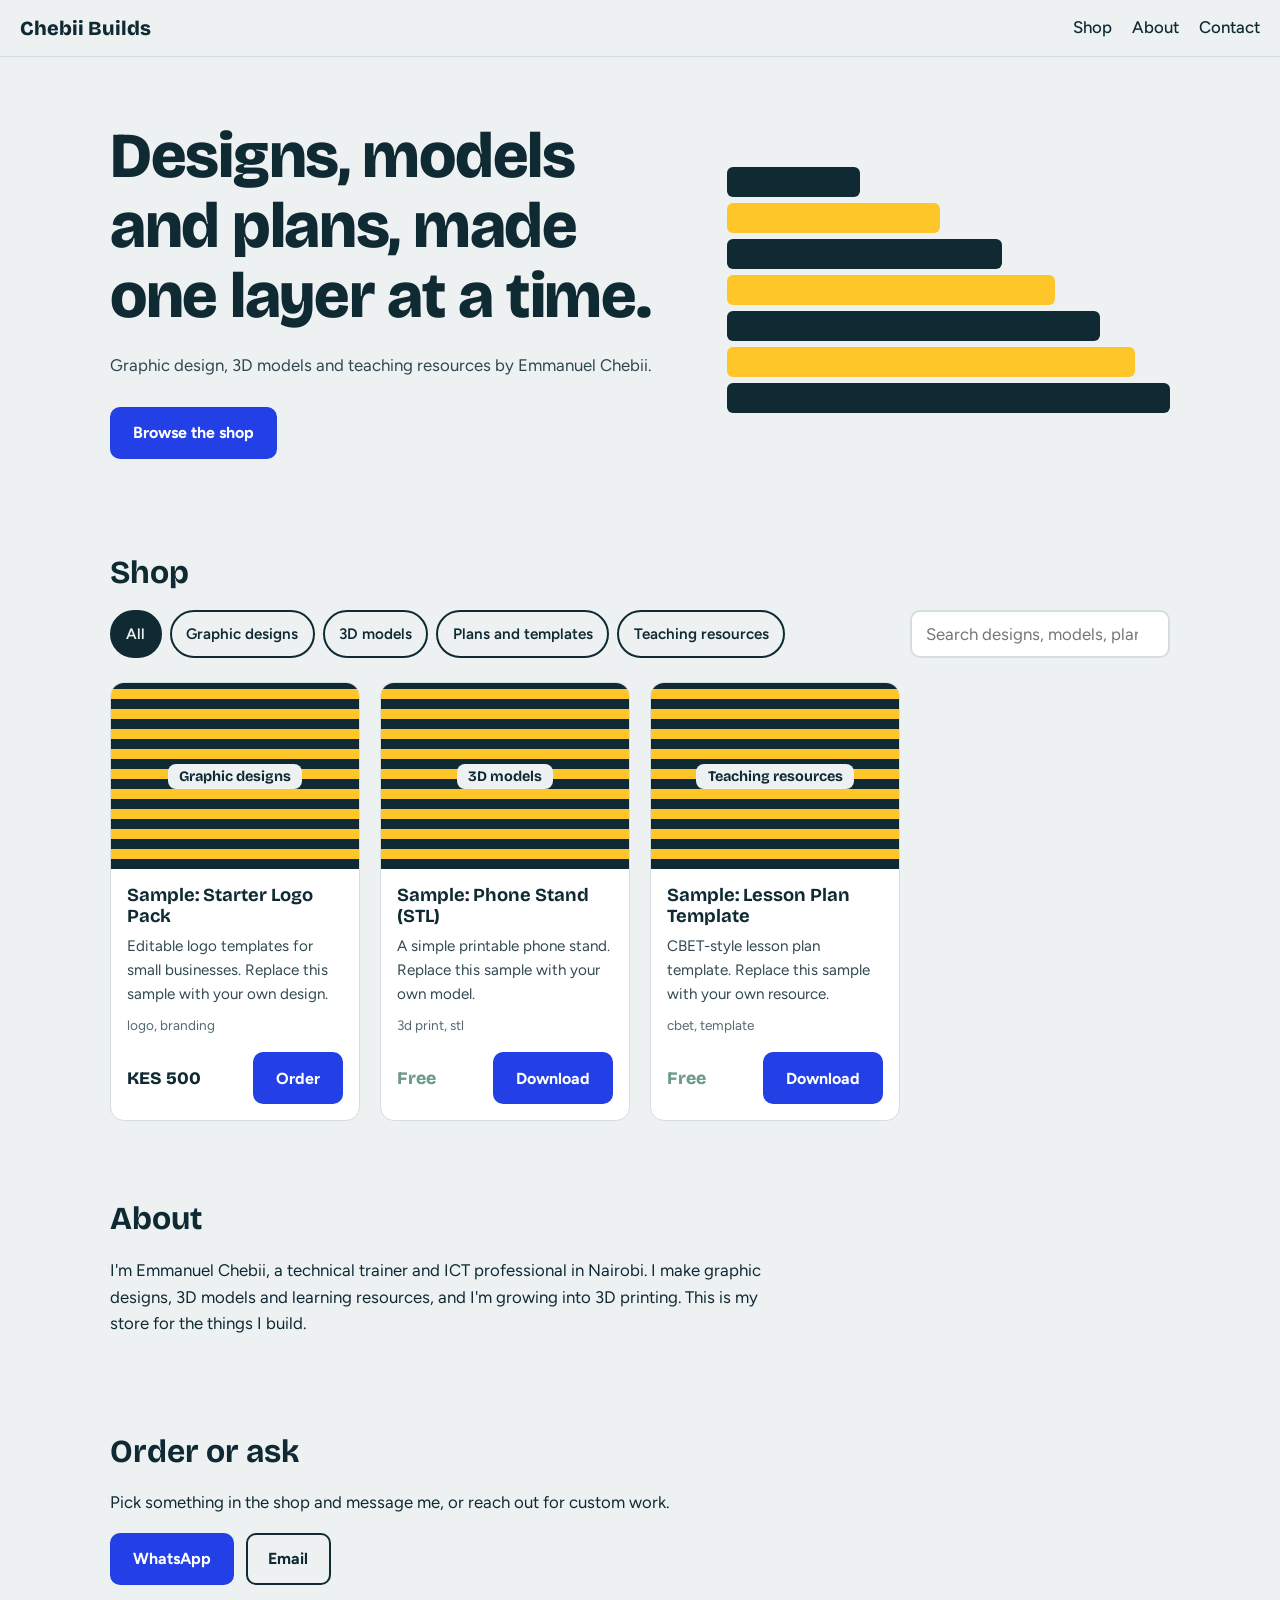
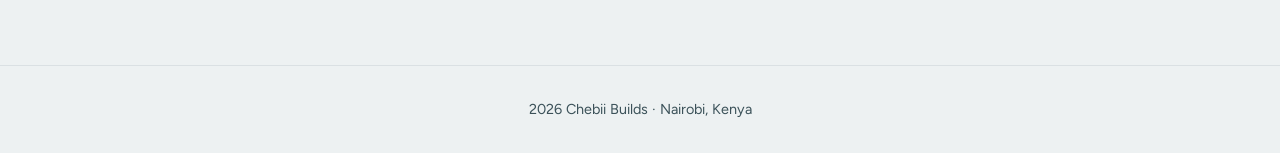
==== index.html @ d8983c80 "Add files via upload" ====
<!DOCTYPE html>
<html lang="en">
<head>
<meta charset="utf-8">
<meta name="viewport" content="width=device-width, initial-scale=1">
<title>Chebii Builds — designs, 3D models and plans</title>
<meta name="description" content="Graphic designs, 3D models, printable plans and teaching resources by Emmanuel Chebii.">
<link rel="icon" href="data:image/svg+xml,<svg xmlns='http://www.w3.org/2000/svg' viewBox='0 0 100 100'><rect width='100' height='100' rx='18' fill='%230F2A33'/><path d='M22 66h56M22 50h56M22 34h56' stroke='%23FFC629' stroke-width='8' stroke-linecap='round'/></svg>">
<link rel="preconnect" href="https://fonts.googleapis.com">
<link rel="preconnect" href="https://fonts.gstatic.com" crossorigin>
<link href="https://fonts.googleapis.com/css2?family=Bricolage+Grotesque:opsz,wght@12..96,600;12..96,800&family=Figtree:wght@400;500;700&display=swap" rel="stylesheet">
<link rel="stylesheet" href="assets/css/style.css">
</head>
<body>
<header class="top">
  <a class="brand" href="#top" id="brand">Chebii Builds</a>
  <nav>
    <a href="#shop">Shop</a>
    <a href="#about">About</a>
    <a href="#contact">Contact</a>
  </nav>
</header>

<main id="top">
  <section class="hero">
    <div class="hero-text">
      <h1>Designs, models and plans, made one layer at a time.</h1>
      <p id="tagline">Graphic design, 3D models and teaching resources by Emmanuel Chebii.</p>
      <a class="btn" href="#shop">Browse the shop</a>
    </div>
    <div class="layers" aria-hidden="true"><i></i><i></i><i></i><i></i><i></i><i></i><i></i></div>
  </section>

  <section id="shop" class="wrap">
    <h2>Shop</h2>
    <div class="tools">
      <div class="chips" id="chips" role="group" aria-label="Filter by category"></div>
      <input id="search" type="search" placeholder="Search designs, models, plans" aria-label="Search products">
    </div>
    <div class="grid" id="grid" aria-live="polite"></div>
  </section>

  <section id="about" class="wrap about">
    <h2>About</h2>
    <p id="about-text"></p>
  </section>

  <section id="contact" class="wrap contact">
    <h2>Order or ask</h2>
    <p>Pick something in the shop and message me, or reach out for custom work.</p>
    <div class="links" id="links"></div>
  </section>
</main>

<footer class="foot"><span id="year"></span> Chebii Builds · Nairobi, Kenya</footer>
<script src="assets/js/app.js"></script>
</body>
</html>
---- assets/css/style.css ----
/* ===== Palette: change colours here only ===== */
:root{
  --plate:#EDF1F2;   /* page background (print bed) */
  --card:#FFFFFF;
  --resin:#0F2A33;   /* main dark + text */
  --cobalt:#2340E6;  /* buttons, links */
  --safety:#FFC629;  /* highlight, layer lines */
  --sage:#6E9A8C;    /* muted accents */
  --line:#D5DDDF;
  --radius:14px;
  --head:"Bricolage Grotesque",system-ui,sans-serif;
  --body:"Figtree",system-ui,sans-serif;
}
@media (prefers-color-scheme:dark){
  :root{--plate:#0B1C22;--card:#12303A;--resin:#EAF1F2;--line:#23444F;--cobalt:#5B75FF}
}
*{box-sizing:border-box}
html{scroll-behavior:smooth}
body{margin:0;background:var(--plate);color:var(--resin);font:400 1.05rem/1.6 var(--body)}
a{color:inherit}
:focus-visible{outline:3px solid var(--cobalt);outline-offset:3px}
.wrap{max-width:1100px;margin:0 auto;padding:4rem 1.25rem 1rem}
h1,h2,h3{font-family:var(--head);line-height:1.1;margin:0}
h2{font-size:2rem;margin-bottom:1.25rem}

.top{position:sticky;top:0;z-index:5;display:flex;justify-content:space-between;align-items:center;padding:.9rem 1.25rem;background:var(--plate);border-bottom:1px solid var(--line)}
.brand{font:800 1.25rem var(--head);text-decoration:none}
.top nav{display:flex;gap:1.25rem}
.top nav a{text-decoration:none;font-weight:500}
.top nav a:hover{color:var(--cobalt)}

.hero{max-width:1100px;margin:0 auto;padding:4rem 1.25rem 2rem;display:grid;grid-template-columns:1.3fr 1fr;gap:2.5rem;align-items:center}
.hero h1{font-size:clamp(2.2rem,5.5vw,4rem);font-weight:800;letter-spacing:-.02em}
.hero p{max-width:34rem;margin:1.25rem 0 1.75rem;opacity:.85}
.btn{display:inline-block;background:var(--cobalt);color:#fff;padding:.7rem 1.3rem;border-radius:10px;font-weight:700;text-decoration:none;border:2px solid var(--cobalt);cursor:pointer;font-size:1rem;font-family:var(--body)}
.btn:hover{filter:brightness(1.1)}
.btn.alt{background:transparent;color:var(--resin);border-color:var(--resin)}

/* the one memorable thing: a print "building up" once on load */
.layers{display:flex;flex-direction:column-reverse;gap:6px;justify-content:flex-start}
.layers i{display:block;height:30px;border-radius:6px;background:var(--safety);transform-origin:left;animation:print .5s ease-out both}
.layers i:nth-child(odd){background:var(--resin)}
.layers i:nth-child(1){width:100%;animation-delay:.05s}.layers i:nth-child(2){width:92%;animation-delay:.15s}
.layers i:nth-child(3){width:84%;animation-delay:.25s}.layers i:nth-child(4){width:74%;animation-delay:.35s}
.layers i:nth-child(5){width:62%;animation-delay:.45s}.layers i:nth-child(6){width:48%;animation-delay:.55s}
.layers i:nth-child(7){width:30%;animation-delay:.65s}
@keyframes print{from{transform:scaleX(0)}to{transform:scaleX(1)}}

.tools{display:flex;flex-wrap:wrap;gap:1rem;justify-content:space-between;margin-bottom:1.5rem}
.chips{display:flex;flex-wrap:wrap;gap:.5rem}
.chip{border:2px solid var(--resin);background:transparent;color:var(--resin);padding:.35rem .9rem;border-radius:99px;font:600 .95rem var(--body);cursor:pointer}
.chip[aria-pressed=true]{background:var(--resin);color:var(--plate)}
#search{padding:.55rem .9rem;border-radius:10px;border:2px solid var(--line);background:var(--card);color:var(--resin);font:inherit;min-width:min(100%,260px)}

.grid{display:grid;grid-template-columns:repeat(auto-fill,minmax(250px,1fr));gap:1.25rem}
.card{background:var(--card);border:1px solid var(--line);border-radius:var(--radius);overflow:hidden;display:flex;flex-direction:column}
.thumb{aspect-ratio:4/3;background:repeating-linear-gradient(0deg,var(--resin) 0 10px,var(--safety) 10px 20px);display:grid;place-items:center}
.thumb img{width:100%;height:100%;object-fit:cover}
.thumb span{background:var(--plate);color:var(--resin);padding:.25rem .7rem;border-radius:8px;font:700 .9rem var(--head)}
.info{padding:1rem;display:flex;flex-direction:column;gap:.5rem;flex:1}
.info h3{font-size:1.15rem}
.info p{margin:0;font-size:.95rem;opacity:.85}
.meta{display:flex;justify-content:space-between;align-items:center;margin-top:auto;padding-top:.5rem}
.price{font:800 1.1rem var(--head)}
.price.free{color:var(--sage)}
.tags{font-size:.85rem;opacity:.7}
.empty{grid-column:1/-1;padding:2rem;border:2px dashed var(--line);border-radius:var(--radius);text-align:center}

.about p{max-width:42rem}
.links{display:flex;flex-wrap:wrap;gap:.75rem;margin-top:1rem}
.foot{margin-top:4rem;padding:2rem 1.25rem;border-top:1px solid var(--line);text-align:center;font-size:.9rem;opacity:.8}

@media(max-width:760px){.hero{grid-template-columns:1fr}.layers i{height:18px}}
@media(prefers-reduced-motion:reduce){*{animation:none!important;scroll-behavior:auto!important}}
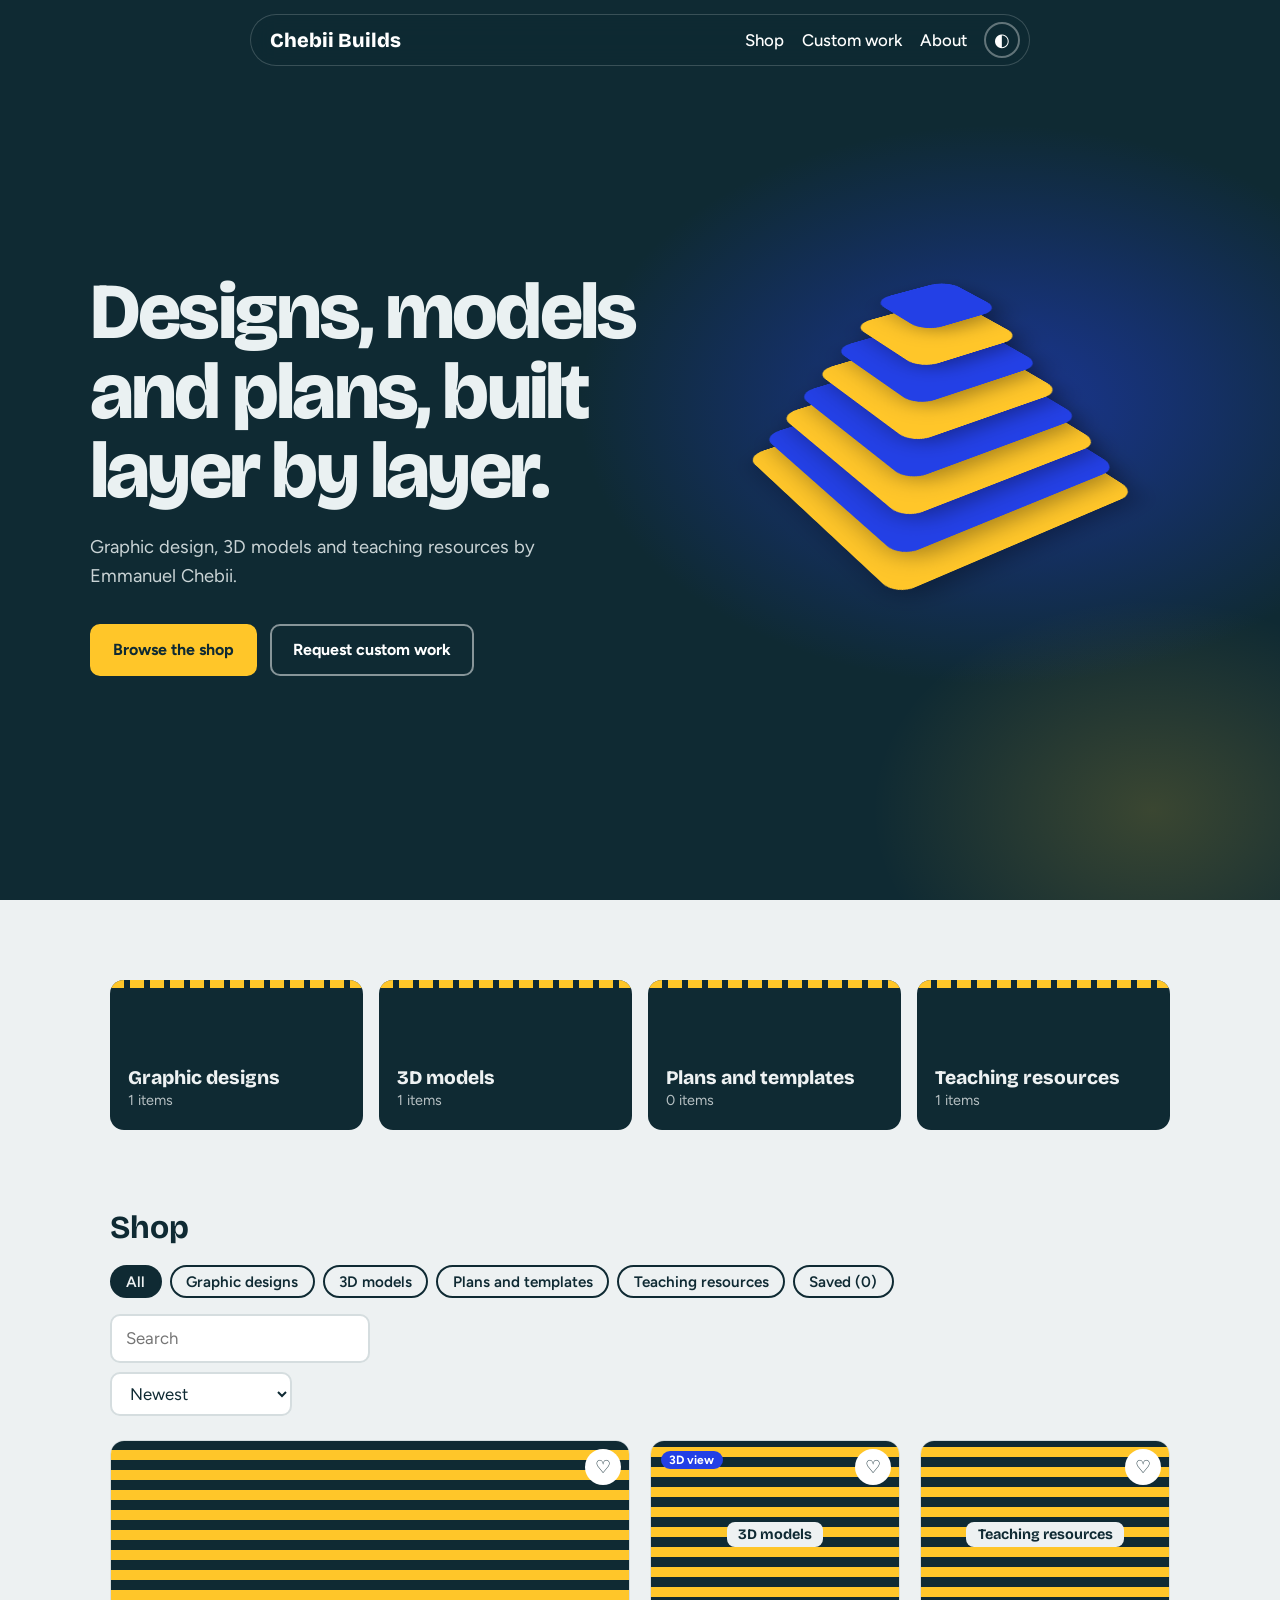
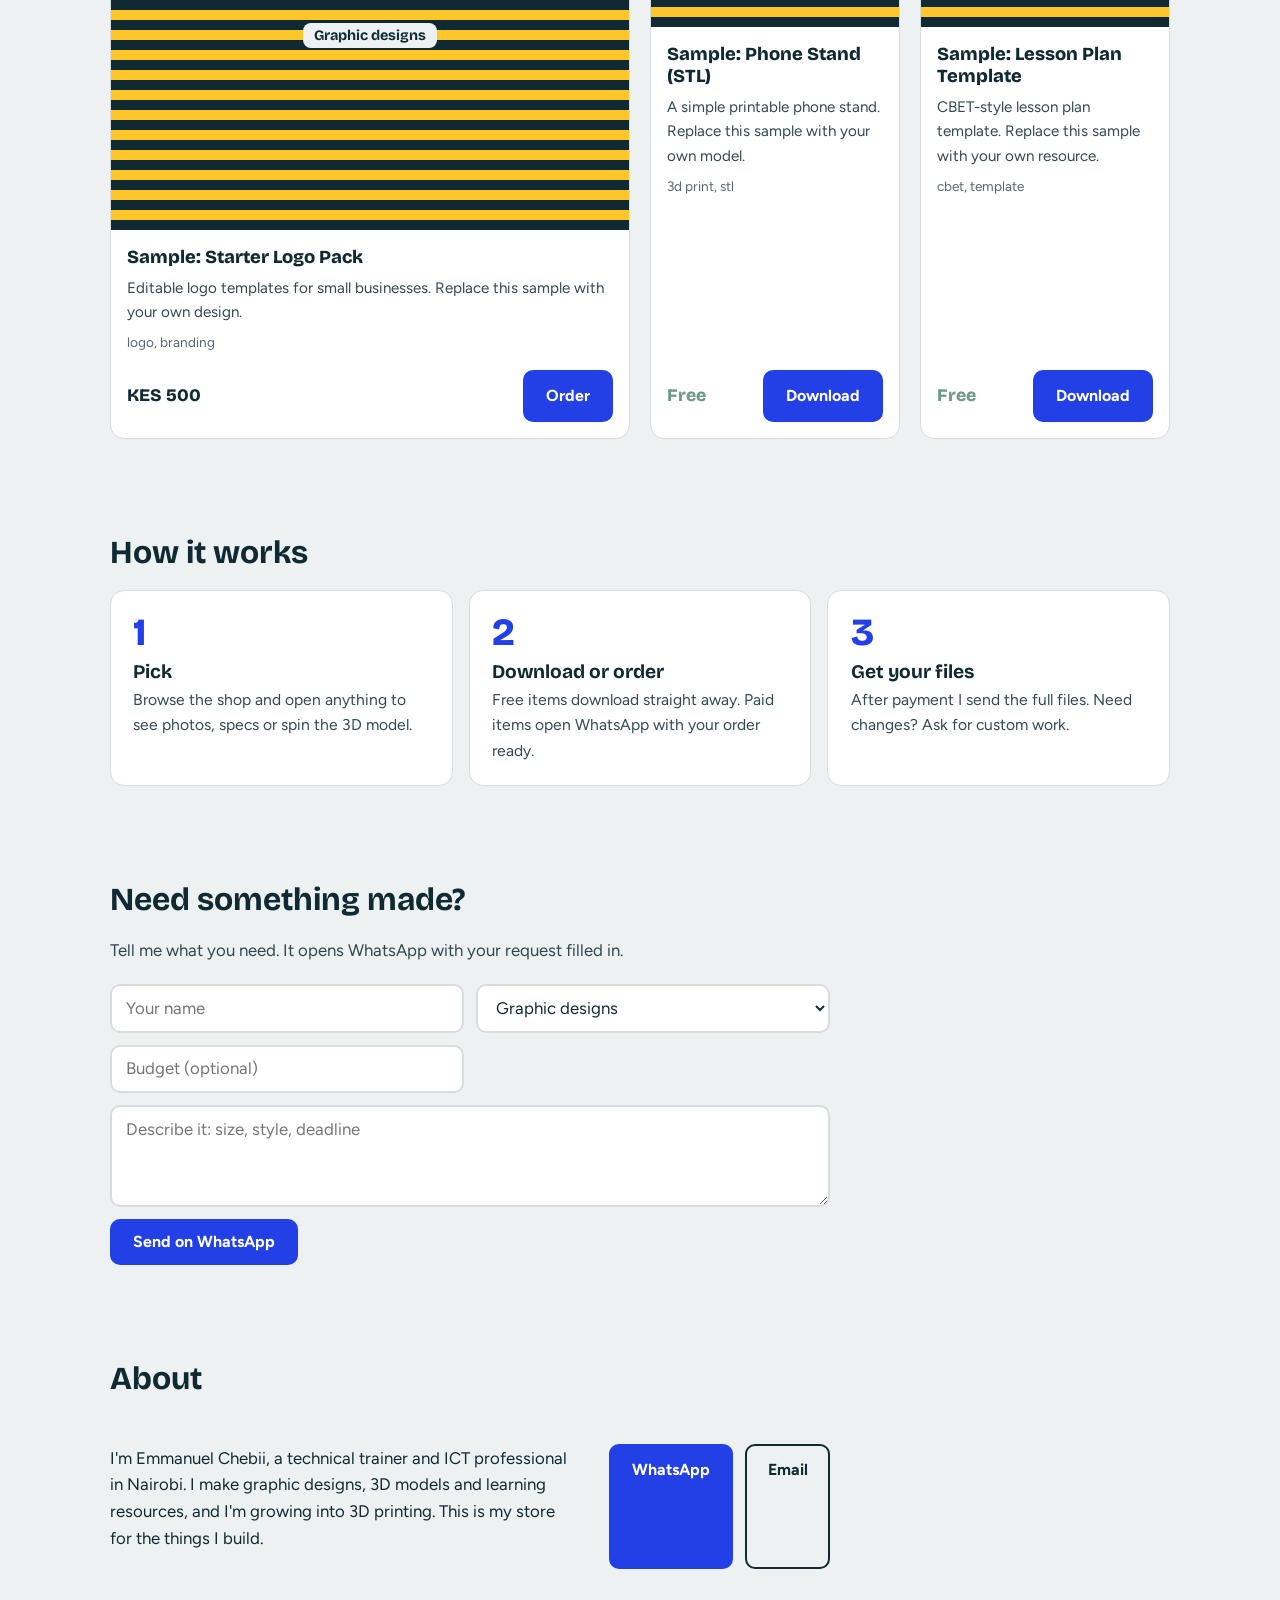
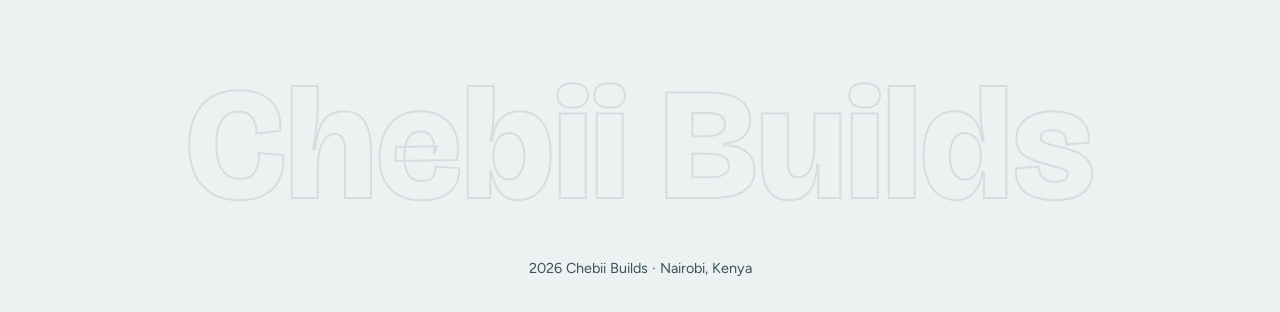
==== commit ea399a04: "Add files via upload" ====
--- a/index.html
+++ b/index.html
@@ -10,49 +10,144 @@
 <link rel="preconnect" href="https://fonts.gstatic.com" crossorigin>
 <link href="https://fonts.googleapis.com/css2?family=Bricolage+Grotesque:opsz,wght@12..96,600;12..96,800&family=Figtree:wght@400;500;700&display=swap" rel="stylesheet">
 <link rel="stylesheet" href="assets/css/style.css">
+<style>
+/* ===== Layout v3: lives in this file, colours still come from style.css ===== */
+.top{position:fixed;top:14px;left:50%;transform:translateX(-50%);width:min(780px,calc(100% - 24px));padding:.45rem .55rem .45rem 1.2rem;border:1px solid rgba(255,255,255,.18);border-radius:99px;background:rgba(15,42,51,.72);backdrop-filter:blur(14px);-webkit-backdrop-filter:blur(14px);color:#fff}
+.top nav{gap:1.1rem}
+.top nav a:hover{color:var(--safety)}
+.top .icon{border-color:rgba(255,255,255,.35);color:#fff}
+
+.hero2{position:relative;min-height:100svh;display:grid;align-items:center;padding:7rem 1.25rem 4rem;overflow:hidden;color:#EAF1F2;background:
+  radial-gradient(600px 400px at 78% 45%,rgba(35,64,230,.55),transparent 70%),
+  radial-gradient(400px 300px at 90% 90%,rgba(255,198,41,.18),transparent 70%),#0F2A33}
+.h-in{max-width:1100px;width:100%;margin:0 auto;display:grid;grid-template-columns:1.1fr 1fr;gap:2rem;align-items:center}
+.hero2 h1{font-size:clamp(2.6rem,6.2vw,5.4rem);font-weight:800;letter-spacing:-.035em;line-height:1}
+.hero2 p{max-width:32rem;margin:1.4rem 0 2rem;font-size:1.15rem;opacity:.85}
+.hero2 .btn{background:var(--safety);border-color:var(--safety);color:#0F2A33}
+.hero2 .btn.alt{background:transparent;color:#fff;border-color:rgba(255,255,255,.5)}
+.hero2 .btn+.btn{margin-left:.6rem}
+
+/* the one memorable thing: a print stack you can tilt with the pointer */
+.stage3d{perspective:1100px;display:grid;place-items:center;height:440px}
+.stack{position:relative;width:280px;height:280px;transform-style:preserve-3d;transform:rotateX(var(--rx,58deg)) rotateZ(var(--rz,-35deg));transition:transform .15s ease-out}
+.slab{--s:calc(280px - var(--i)*28px);position:absolute;width:var(--s);height:var(--s);left:calc((280px - var(--s))/2);top:calc((280px - var(--s))/2);border-radius:20px;background:var(--safety);box-shadow:0 10px 30px rgba(0,0,0,.35);transform:translateZ(calc(var(--i)*26px));animation:rise .9s cubic-bezier(.2,.8,.2,1) both;animation-delay:calc(var(--i)*.09s)}
+.slab:nth-child(even){background:#2340E6}
+@keyframes rise{from{transform:translateZ(0);opacity:0}}
+
+.wrap{padding-top:5rem}
+.steps{display:grid;grid-template-columns:repeat(3,1fr);gap:1rem}
+.step{background:var(--card);border:1px solid var(--line);border-radius:var(--radius);padding:1.4rem}
+.step b{display:block;font:800 2.4rem var(--head);color:var(--cobalt);line-height:1;margin-bottom:.6rem}
+.step h3{font-size:1.2rem;margin-bottom:.3rem}
+.step p{margin:0;opacity:.85;font-size:.98rem}
+
+.tiles-wrap{padding-top:5rem}
+.tile{min-height:150px}
+.about{display:grid;grid-template-columns:1fr 1.2fr;gap:2rem}
+.about h2{grid-column:1/-1;margin-bottom:0}
+.wordmark{margin-top:5rem;text-align:center;font:800 clamp(3rem,14vw,10rem)/1 var(--head);color:transparent;-webkit-text-stroke:2px var(--line);user-select:none;overflow:hidden}
+.foot{margin-top:0;border:0}
+
+@media(max-width:820px){
+  .h-in{grid-template-columns:1fr}
+  .stage3d{height:300px}.stack{scale:.62}
+  .steps,.about{grid-template-columns:1fr}
+  .top nav a[href="#custom"]{display:none}
+  .hero2 .btn+.btn{margin:.6rem 0 0}
+}
+</style>
 </head>
 <body>
 <header class="top">
   <a class="brand" href="#top" id="brand">Chebii Builds</a>
   <nav>
     <a href="#shop">Shop</a>
+    <a href="#custom">Custom work</a>
     <a href="#about">About</a>
-    <a href="#contact">Contact</a>
+    <button id="theme" class="icon" aria-label="Switch light or dark mode">◐</button>
   </nav>
 </header>
 
 <main id="top">
-  <section class="hero">
-    <div class="hero-text">
-      <h1>Designs, models and plans, made one layer at a time.</h1>
-      <p id="tagline">Graphic design, 3D models and teaching resources by Emmanuel Chebii.</p>
-      <a class="btn" href="#shop">Browse the shop</a>
+  <section class="hero2" id="hero">
+    <div class="h-in">
+      <div>
+        <h1>Designs, models and plans, built layer by layer.</h1>
+        <p id="tagline"></p>
+        <a class="btn" href="#shop">Browse the shop</a>
+        <a class="btn alt" href="#custom">Request custom work</a>
+      </div>
+      <div class="stage3d" aria-hidden="true">
+        <div class="stack" id="stack">
+          <i class="slab" style="--i:0"></i><i class="slab" style="--i:1"></i><i class="slab" style="--i:2"></i><i class="slab" style="--i:3"></i>
+          <i class="slab" style="--i:4"></i><i class="slab" style="--i:5"></i><i class="slab" style="--i:6"></i><i class="slab" style="--i:7"></i>
+        </div>
+      </div>
     </div>
-    <div class="layers" aria-hidden="true"><i></i><i></i><i></i><i></i><i></i><i></i><i></i></div>
   </section>
+
+  <section class="wrap tiles-wrap"><div class="tiles" id="tiles"></div></section>
 
   <section id="shop" class="wrap">
     <h2>Shop</h2>
     <div class="tools">
       <div class="chips" id="chips" role="group" aria-label="Filter by category"></div>
-      <input id="search" type="search" placeholder="Search designs, models, plans" aria-label="Search products">
+      <div class="right">
+        <input id="search" type="search" placeholder="Search" aria-label="Search products">
+        <select id="sort" aria-label="Sort products">
+          <option value="new">Newest</option>
+          <option value="free">Free first</option>
+          <option value="low">Price: low to high</option>
+          <option value="high">Price: high to low</option>
+        </select>
+      </div>
     </div>
     <div class="grid" id="grid" aria-live="polite"></div>
+  </section>
+
+  <section class="wrap" id="how">
+    <h2>How it works</h2>
+    <div class="steps">
+      <div class="step"><b>1</b><h3>Pick</h3><p>Browse the shop and open anything to see photos, specs or spin the 3D model.</p></div>
+      <div class="step"><b>2</b><h3>Download or order</h3><p>Free items download straight away. Paid items open WhatsApp with your order ready.</p></div>
+      <div class="step"><b>3</b><h3>Get your files</h3><p>After payment I send the full files. Need changes? Ask for custom work.</p></div>
+    </div>
+  </section>
+
+  <section id="custom" class="wrap">
+    <h2>Need something made?</h2>
+    <p class="lead">Tell me what you need. It opens WhatsApp with your request filled in.</p>
+    <div class="form">
+      <input id="f-name" placeholder="Your name" aria-label="Your name">
+      <select id="f-type" aria-label="What do you need"></select>
+      <input id="f-budget" placeholder="Budget (optional)" aria-label="Budget">
+      <textarea id="f-msg" rows="3" placeholder="Describe it: size, style, deadline" aria-label="Details"></textarea>
+      <button class="btn" id="f-send" type="button">Send on WhatsApp</button>
+    </div>
   </section>
 
   <section id="about" class="wrap about">
     <h2>About</h2>
     <p id="about-text"></p>
+    <div class="links" id="links"></div>
   </section>
 
-  <section id="contact" class="wrap contact">
-    <h2>Order or ask</h2>
-    <p>Pick something in the shop and message me, or reach out for custom work.</p>
-    <div class="links" id="links"></div>
-  </section>
+  <div class="wordmark" aria-hidden="true">Chebii Builds</div>
 </main>
 
 <footer class="foot"><span id="year"></span> Chebii Builds · Nairobi, Kenya</footer>
+
+<dialog id="modal" aria-label="Product details"><div id="modal-body"></div></dialog>
 <script src="assets/js/app.js"></script>
+<script>
+(() => {
+  const hero = document.getElementById("hero"), st = document.getElementById("stack");
+  hero.addEventListener("pointermove", (e) => {
+    const r = hero.getBoundingClientRect(), x = (e.clientX - r.left) / r.width - .5, y = (e.clientY - r.top) / r.height - .5;
+    st.style.setProperty("--rx", (58 - y * 20) + "deg");
+    st.style.setProperty("--rz", (-35 + x * 45) + "deg");
+  });
+})();
+</script>
 </body>
 </html>
--- a/assets/css/style.css
+++ b/assets/css/style.css
@@ -12,8 +12,9 @@
   --body:"Figtree",system-ui,sans-serif;
 }
 @media (prefers-color-scheme:dark){
-  :root{--plate:#0B1C22;--card:#12303A;--resin:#EAF1F2;--line:#23444F;--cobalt:#5B75FF}
+  :root:not([data-theme=light]){--plate:#0B1C22;--card:#12303A;--resin:#EAF1F2;--line:#23444F;--cobalt:#5B75FF}
 }
+:root[data-theme=dark]{--plate:#0B1C22;--card:#12303A;--resin:#EAF1F2;--line:#23444F;--cobalt:#5B75FF}
 *{box-sizing:border-box}
 html{scroll-behavior:smooth}
 body{margin:0;background:var(--plate);color:var(--resin);font:400 1.05rem/1.6 var(--body)}
@@ -72,3 +73,61 @@
 
 @media(max-width:760px){.hero{grid-template-columns:1fr}.layers i{height:18px}}
 @media(prefers-reduced-motion:reduce){*{animation:none!important;scroll-behavior:auto!important}}
+
+/* ===== v2: engagement features ===== */
+.icon{background:none;border:2px solid var(--line);color:var(--resin);width:36px;height:36px;border-radius:50%;cursor:pointer;font-size:1.1rem}
+.top nav{align-items:center}
+.lead{max-width:40rem;opacity:.85;margin:0 0 1.25rem}
+.hero .btn+.btn{margin-left:.6rem}
+
+.tiles-wrap{padding-top:1rem;padding-bottom:0}
+.tiles{display:grid;grid-template-columns:repeat(auto-fit,minmax(200px,1fr));gap:1rem}
+.tile{text-align:left;background:var(--resin);color:var(--plate);border:0;border-radius:var(--radius);padding:1.1rem;cursor:pointer;font:inherit;position:relative;overflow:hidden;min-height:110px;display:flex;flex-direction:column;justify-content:flex-end}
+.tile::before{content:"";position:absolute;inset:0 0 auto 0;height:8px;background:repeating-linear-gradient(90deg,var(--safety) 0 14px,transparent 14px 20px)}
+.tile b{font:800 1.2rem var(--head)}
+.tile span{opacity:.75;font-size:.9rem}
+.tile:hover{transform:translateY(-3px);transition:transform .15s}
+
+.right{display:flex;gap:.6rem;flex-wrap:wrap}
+#sort,.form input,.form select,.form textarea{padding:.55rem .9rem;border-radius:10px;border:2px solid var(--line);background:var(--card);color:var(--resin);font:inherit}
+
+.card{position:relative;transition:transform .15s,box-shadow .15s}
+.card:hover{transform:translateY(-4px);box-shadow:0 12px 28px rgba(0,0,0,.14)}
+.card.feature{grid-column:span 2}
+.thumb{width:100%;border:0;padding:0;cursor:pointer;position:relative;overflow:hidden}
+.thumb img{transition:transform .4s}
+.card:hover .thumb img{transform:scale(1.05)}
+.badges{position:absolute;top:.6rem;left:.6rem;display:flex;gap:.35rem}
+.badge{background:var(--safety);color:#0F2A33;font:700 .75rem var(--body);padding:.15rem .55rem;border-radius:99px}
+.badge.b3d{background:var(--cobalt);color:#fff}
+.heart{position:absolute;top:.5rem;right:.5rem;width:36px;height:36px;border-radius:50%;border:0;background:var(--card);color:var(--resin);cursor:pointer;font-size:1.1rem;z-index:2}
+.heart[aria-pressed=true]{color:#E5484D}
+.title-btn{all:unset;cursor:pointer;font:800 1.15rem var(--head)}
+.title-btn:hover{color:var(--cobalt)}
+
+dialog{border:0;border-radius:18px;padding:0;width:min(940px,94vw);max-height:92vh;background:var(--plate);color:var(--resin);overflow:auto}
+dialog::backdrop{background:rgba(6,16,20,.7)}
+.m{display:grid;grid-template-columns:1.2fr 1fr}
+.m-media{background:var(--card);min-height:340px;display:flex;flex-direction:column}
+.stage{flex:1;min-height:300px;position:relative;background:repeating-linear-gradient(0deg,var(--resin) 0 10px,var(--safety) 10px 20px)}
+.stage img{width:100%;height:100%;object-fit:cover;position:absolute;inset:0}
+.stage canvas{position:absolute;inset:0;width:100%;height:100%}
+.stage.v3d{background:var(--card)}
+.stage .msg{position:absolute;inset:0;display:grid;place-items:center;text-align:center;padding:1rem}
+.thumbs{display:flex;gap:.4rem;padding:.6rem;flex-wrap:wrap}
+.thumbs button{border:2px solid var(--line);background:var(--plate);color:var(--resin);border-radius:8px;padding:.25rem .7rem;cursor:pointer;font:600 .85rem var(--body)}
+.thumbs button[aria-pressed=true]{border-color:var(--cobalt);background:var(--cobalt);color:#fff}
+.m-info{padding:1.5rem;display:flex;flex-direction:column;gap:.8rem}
+.m-info h2{font-size:1.7rem;margin:0}
+.specs{display:grid;grid-template-columns:auto 1fr;gap:.25rem 1rem;font-size:.95rem;margin:0}
+.specs dt{opacity:.65}.specs dd{margin:0;font-weight:500}
+.m-actions{display:flex;gap:.6rem;flex-wrap:wrap;margin-top:auto}
+.close{position:absolute;top:.6rem;right:.6rem;z-index:3}
+.hint{font-size:.8rem;opacity:.65}
+
+.form{display:grid;grid-template-columns:1fr 1fr;gap:.75rem;max-width:720px}
+.form textarea,.form button{grid-column:1/-1}
+.form button{justify-self:start}
+.toast{position:fixed;bottom:1.2rem;left:50%;transform:translateX(-50%);background:var(--resin);color:var(--plate);padding:.6rem 1.1rem;border-radius:10px;z-index:20}
+
+@media(max-width:760px){.m{grid-template-columns:1fr}.card.feature{grid-column:auto}.form{grid-template-columns:1fr}.hero .btn+.btn{margin:.6rem 0 0}}
